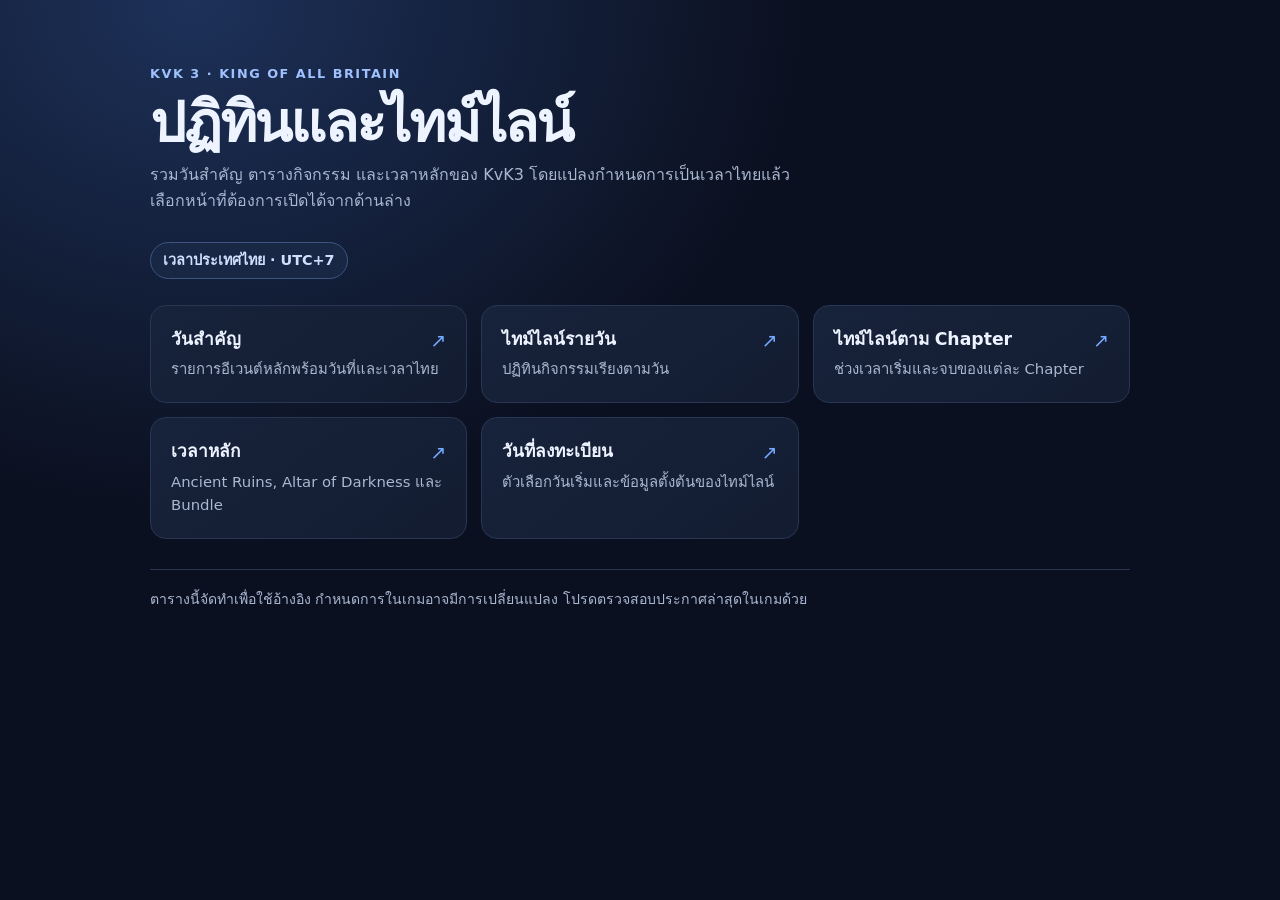
==== index.html @ f3865728 "Publish Thailand time KvK3 static site" ====
<!doctype html>
<html lang="th">
<head>
  <meta charset="utf-8">
  <meta name="viewport" content="width=device-width, initial-scale=1">
  <meta name="description" content="ปฏิทินและไทม์ไลน์ KvK3 King of All Britain แสดงเวลาไทย UTC+7">
  <title>KvK3 — King of All Britain | เวลาไทย</title>
  <style>
    :root { color-scheme: dark; --bg:#0b1020; --panel:#131c31; --line:#283653; --ink:#edf3ff; --muted:#a9b7d1; --accent:#73a9ff; --accent2:#9d8cff; }
    * { box-sizing:border-box }
    body { margin:0; min-height:100vh; font:16px/1.6 system-ui,-apple-system,"Segoe UI",sans-serif; color:var(--ink); background:radial-gradient(ellipse at 15% 0%,#1d3159 0,transparent 40%),var(--bg) }
    main { width:min(980px,calc(100% - 32px)); margin:0 auto; padding:64px 0 48px }
    .eyebrow { color:#9fc1ff; letter-spacing:.12em; text-transform:uppercase; font-size:.8rem; font-weight:700 }
    h1 { margin:.45rem 0 .5rem; font-size:clamp(2rem,6vw,3.5rem); line-height:1.12; letter-spacing:-.04em }
    .lead { color:var(--muted); max-width:660px; margin:0 0 28px }
    .badge { display:inline-flex; align-items:center; gap:8px; border:1px solid #3c5680; border-radius:999px; background:#172744; color:#cfe0ff; padding:6px 12px; font-size:.9rem; font-weight:650 }
    .grid { display:grid; grid-template-columns:repeat(auto-fit,minmax(245px,1fr)); gap:14px; margin-top:26px }
    a.card { display:block; color:inherit; text-decoration:none; padding:20px; border:1px solid var(--line); border-radius:16px; background:linear-gradient(145deg,#17233b,var(--panel)); transition:transform .16s ease,border-color .16s ease,background .16s ease }
    a.card:hover { transform:translateY(-2px); border-color:#6488c8; background:#192743 }
    .card h2 { font-size:1.08rem; margin:0 0 5px }
    .card p { margin:0; color:var(--muted); font-size:.93rem }
    .arrow { color:var(--accent); float:right; font-size:1.2rem }
    footer { border-top:1px solid var(--line); margin-top:30px; padding-top:18px; color:var(--muted); font-size:.88rem }
    @media (prefers-reduced-motion:reduce) { *,*::before,*::after { transition:none!important; scroll-behavior:auto!important } }
  </style>
</head>
<body>
  <main>
    <div class="eyebrow">KvK 3 · King of All Britain</div>
    <h1>ปฏิทินและไทม์ไลน์</h1>
    <p class="lead">รวมวันสำคัญ ตารางกิจกรรม และเวลาหลักของ KvK3 โดยแปลงกำหนดการเป็นเวลาไทยแล้ว เลือกหน้าที่ต้องการเปิดได้จากด้านล่าง</p>
    <span class="badge">เวลาประเทศไทย · UTC+7</span>
    <section class="grid" aria-label="เอกสาร KvK3">
      <a class="card" href="Save%20the%20Dates.html"><span class="arrow">↗</span><h2>วันสำคัญ</h2><p>รายการอีเวนต์หลักพร้อมวันที่และเวลาไทย</p></a>
      <a class="card" href="Timeline.html"><span class="arrow">↗</span><h2>ไทม์ไลน์รายวัน</h2><p>ปฏิทินกิจกรรมเรียงตามวัน</p></a>
      <a class="card" href="Chapter%20Timeline.html"><span class="arrow">↗</span><h2>ไทม์ไลน์ตาม Chapter</h2><p>ช่วงเวลาเริ่มและจบของแต่ละ Chapter</p></a>
      <a class="card" href="Key%20Times.html"><span class="arrow">↗</span><h2>เวลาหลัก</h2><p>Ancient Ruins, Altar of Darkness และ Bundle</p></a>
      <a class="card" href="Registration%20Dates.html"><span class="arrow">↗</span><h2>วันที่ลงทะเบียน</h2><p>ตัวเลือกวันเริ่มและข้อมูลตั้งต้นของไทม์ไลน์</p></a>
    </section>
    <footer>ตารางนี้จัดทำเพื่อใช้อ้างอิง กำหนดการในเกมอาจมีการเปลี่ยนแปลง โปรดตรวจสอบประกาศล่าสุดในเกมด้วย</footer>
  </main>
</body>
</html>
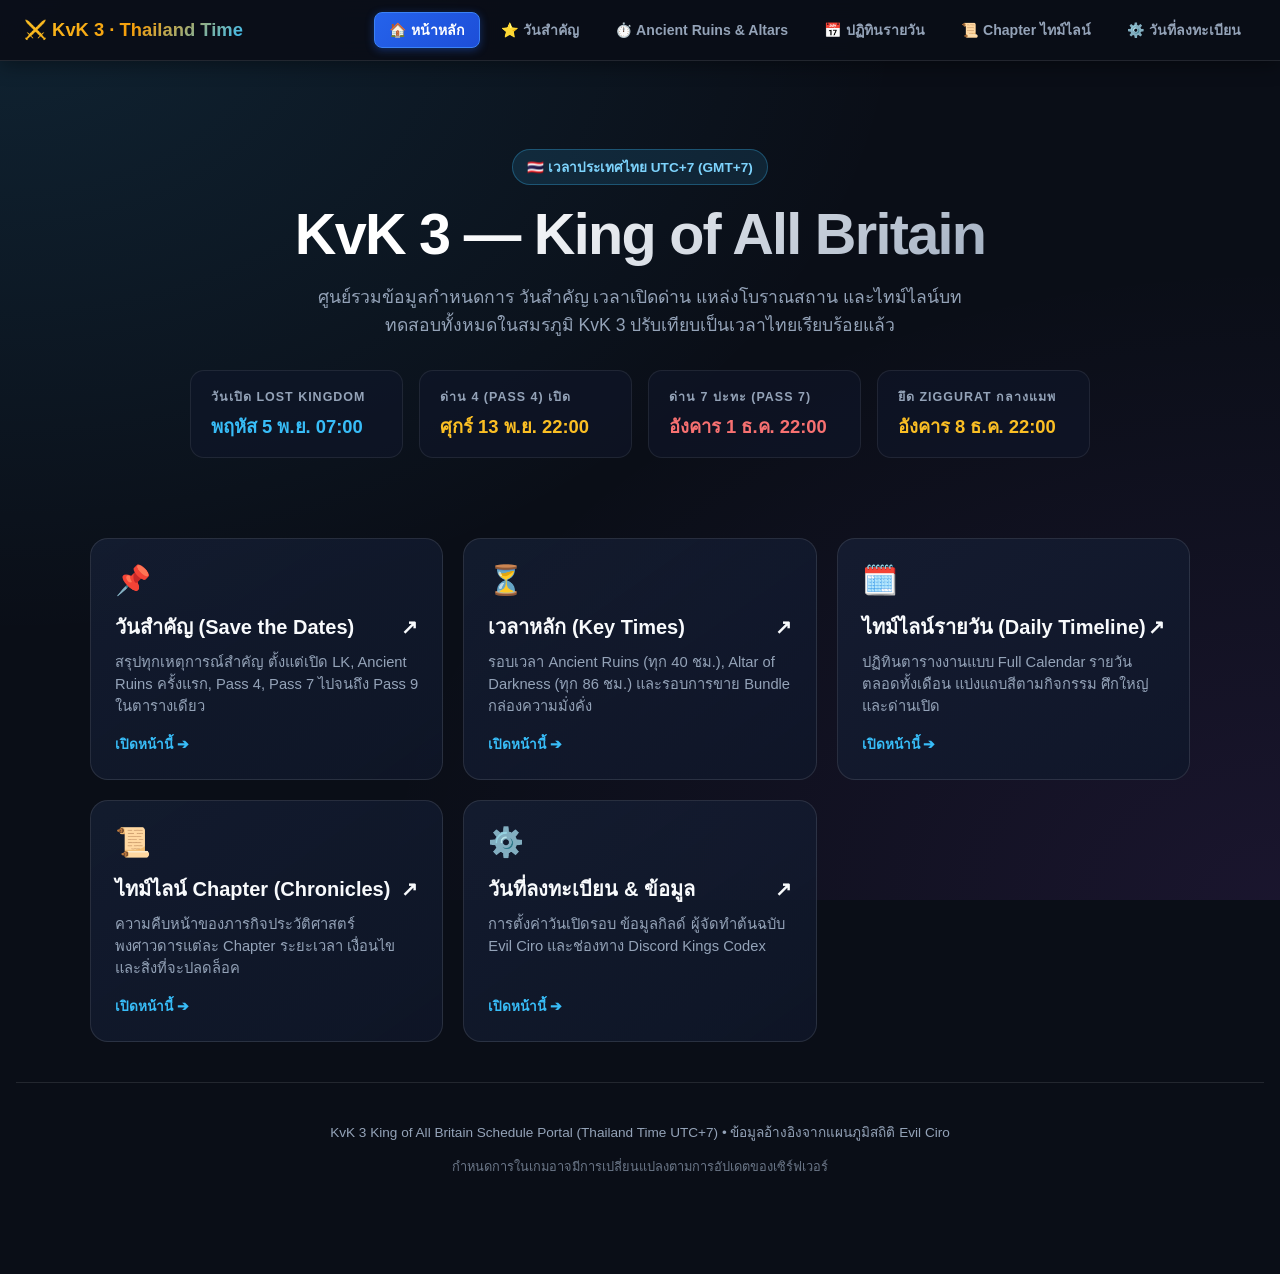
==== commit 156c2327: "Enhance site design with modern UI, navigation bar, and responsive theme" ====
--- a/index.html
+++ b/index.html
@@ -3,41 +3,249 @@
 <head>
   <meta charset="utf-8">
   <meta name="viewport" content="width=device-width, initial-scale=1">
-  <meta name="description" content="ปฏิทินและไทม์ไลน์ KvK3 King of All Britain แสดงเวลาไทย UTC+7">
-  <title>KvK3 — King of All Britain | เวลาไทย</title>
+  <meta name="description" content="ปฏิทิน ตารางกิจกรรม และไทม์ไลน์ KvK 3 King of All Britain เวลาไทย UTC+7">
+  <title>KvK 3 — King of All Britain | ปฏิทินและเวลาไทย UTC+7</title>
+  <link rel="stylesheet" href="resources/site-theme.css">
   <style>
-    :root { color-scheme: dark; --bg:#0b1020; --panel:#131c31; --line:#283653; --ink:#edf3ff; --muted:#a9b7d1; --accent:#73a9ff; --accent2:#9d8cff; }
-    * { box-sizing:border-box }
-    body { margin:0; min-height:100vh; font:16px/1.6 system-ui,-apple-system,"Segoe UI",sans-serif; color:var(--ink); background:radial-gradient(ellipse at 15% 0%,#1d3159 0,transparent 40%),var(--bg) }
-    main { width:min(980px,calc(100% - 32px)); margin:0 auto; padding:64px 0 48px }
-    .eyebrow { color:#9fc1ff; letter-spacing:.12em; text-transform:uppercase; font-size:.8rem; font-weight:700 }
-    h1 { margin:.45rem 0 .5rem; font-size:clamp(2rem,6vw,3.5rem); line-height:1.12; letter-spacing:-.04em }
-    .lead { color:var(--muted); max-width:660px; margin:0 0 28px }
-    .badge { display:inline-flex; align-items:center; gap:8px; border:1px solid #3c5680; border-radius:999px; background:#172744; color:#cfe0ff; padding:6px 12px; font-size:.9rem; font-weight:650 }
-    .grid { display:grid; grid-template-columns:repeat(auto-fit,minmax(245px,1fr)); gap:14px; margin-top:26px }
-    a.card { display:block; color:inherit; text-decoration:none; padding:20px; border:1px solid var(--line); border-radius:16px; background:linear-gradient(145deg,#17233b,var(--panel)); transition:transform .16s ease,border-color .16s ease,background .16s ease }
-    a.card:hover { transform:translateY(-2px); border-color:#6488c8; background:#192743 }
-    .card h2 { font-size:1.08rem; margin:0 0 5px }
-    .card p { margin:0; color:var(--muted); font-size:.93rem }
-    .arrow { color:var(--accent); float:right; font-size:1.2rem }
-    footer { border-top:1px solid var(--line); margin-top:30px; padding-top:18px; color:var(--muted); font-size:.88rem }
-    @media (prefers-reduced-motion:reduce) { *,*::before,*::after { transition:none!important; scroll-behavior:auto!important } }
+    .hero {
+      text-align: center;
+      padding: 60px 16px 40px;
+      max-width: 900px;
+      margin: 0 auto;
+    }
+    .hero-badge {
+      display: inline-flex;
+      align-items: center;
+      gap: 8px;
+      background: rgba(56, 189, 248, 0.12);
+      border: 1px solid rgba(56, 189, 248, 0.3);
+      color: #7dd3fc;
+      padding: 6px 14px;
+      border-radius: 9999px;
+      font-size: 0.85rem;
+      font-weight: 600;
+      margin-bottom: 16px;
+    }
+    .hero h1 {
+      font-size: clamp(2.2rem, 5vw, 3.6rem);
+      font-weight: 900;
+      line-height: 1.15;
+      margin: 0 0 16px;
+      background: linear-gradient(135deg, #ffffff 30%, #94a3b8 100%);
+      -webkit-background-clip: text;
+      -webkit-text-fill-color: transparent;
+      letter-spacing: -0.03em;
+    }
+    .hero p {
+      font-size: 1.1rem;
+      color: var(--text-muted);
+      line-height: 1.6;
+      margin: 0 auto 30px;
+      max-width: 680px;
+    }
+    .quick-status-grid {
+      display: grid;
+      grid-template-columns: repeat(auto-fit, minmax(200px, 1fr));
+      gap: 16px;
+      margin: 20px auto 40px;
+      max-width: 1100px;
+    }
+    .status-box {
+      background: rgba(15, 23, 42, 0.6);
+      border: 1px solid rgba(255, 255, 255, 0.08);
+      border-radius: 14px;
+      padding: 16px 20px;
+      text-align: left;
+    }
+    .status-box-title {
+      font-size: 0.78rem;
+      text-transform: uppercase;
+      letter-spacing: 0.08em;
+      color: #94a3b8;
+      font-weight: 700;
+      margin-bottom: 6px;
+    }
+    .status-box-val {
+      font-size: 1.15rem;
+      font-weight: 700;
+      color: #f8fafc;
+    }
+    .highlight-red { color: #f87171; }
+    .highlight-gold { color: #fbbf24; }
+    .highlight-blue { color: #38bdf8; }
+    
+    .nav-cards {
+      display: grid;
+      grid-template-columns: repeat(auto-fit, minmax(280px, 1fr));
+      gap: 20px;
+      max-width: 1100px;
+      margin: 0 auto;
+    }
+    .nav-card {
+      position: relative;
+      background: linear-gradient(145deg, rgba(23, 33, 56, 0.7), rgba(15, 23, 42, 0.8));
+      border: 1px solid rgba(255, 255, 255, 0.1);
+      border-radius: 18px;
+      padding: 24px;
+      text-decoration: none;
+      color: inherit;
+      display: flex;
+      flex-direction: column;
+      justify-content: space-between;
+      transition: all 0.25s ease;
+      overflow: hidden;
+    }
+    .nav-card:hover {
+      transform: translateY(-4px);
+      border-color: rgba(56, 189, 248, 0.4);
+      box-shadow: 0 12px 30px rgba(0, 0, 0, 0.4), 0 0 20px rgba(56, 189, 248, 0.15);
+    }
+    .nav-card::before {
+      content: "";
+      position: absolute;
+      top: 0; left: 0; right: 0;
+      height: 3px;
+      background: linear-gradient(90deg, #38bdf8, #818cf8);
+      opacity: 0;
+      transition: opacity 0.2s ease;
+    }
+    .nav-card:hover::before {
+      opacity: 1;
+    }
+    .nav-card-icon {
+      font-size: 1.8rem;
+      margin-bottom: 14px;
+    }
+    .nav-card-title {
+      font-size: 1.25rem;
+      font-weight: 700;
+      margin: 0 0 8px;
+      color: #f8fafc;
+      display: flex;
+      align-items: center;
+      justify-content: space-between;
+    }
+    .nav-card-desc {
+      color: var(--text-muted);
+      font-size: 0.92rem;
+      line-height: 1.5;
+      margin: 0 0 16px;
+    }
+    .nav-card-action {
+      display: inline-flex;
+      align-items: center;
+      gap: 6px;
+      font-size: 0.85rem;
+      font-weight: 700;
+      color: #38bdf8;
+    }
   </style>
 </head>
 <body>
-  <main>
-    <div class="eyebrow">KvK 3 · King of All Britain</div>
-    <h1>ปฏิทินและไทม์ไลน์</h1>
-    <p class="lead">รวมวันสำคัญ ตารางกิจกรรม และเวลาหลักของ KvK3 โดยแปลงกำหนดการเป็นเวลาไทยแล้ว เลือกหน้าที่ต้องการเปิดได้จากด้านล่าง</p>
-    <span class="badge">เวลาประเทศไทย · UTC+7</span>
-    <section class="grid" aria-label="เอกสาร KvK3">
-      <a class="card" href="Save%20the%20Dates.html"><span class="arrow">↗</span><h2>วันสำคัญ</h2><p>รายการอีเวนต์หลักพร้อมวันที่และเวลาไทย</p></a>
-      <a class="card" href="Timeline.html"><span class="arrow">↗</span><h2>ไทม์ไลน์รายวัน</h2><p>ปฏิทินกิจกรรมเรียงตามวัน</p></a>
-      <a class="card" href="Chapter%20Timeline.html"><span class="arrow">↗</span><h2>ไทม์ไลน์ตาม Chapter</h2><p>ช่วงเวลาเริ่มและจบของแต่ละ Chapter</p></a>
-      <a class="card" href="Key%20Times.html"><span class="arrow">↗</span><h2>เวลาหลัก</h2><p>Ancient Ruins, Altar of Darkness และ Bundle</p></a>
-      <a class="card" href="Registration%20Dates.html"><span class="arrow">↗</span><h2>วันที่ลงทะเบียน</h2><p>ตัวเลือกวันเริ่มและข้อมูลตั้งต้นของไทม์ไลน์</p></a>
-    </section>
-    <footer>ตารางนี้จัดทำเพื่อใช้อ้างอิง กำหนดการในเกมอาจมีการเปลี่ยนแปลง โปรดตรวจสอบประกาศล่าสุดในเกมด้วย</footer>
-  </main>
+
+  <!-- Top Sticky Navigation Bar -->
+  <nav class="site-nav">
+    <a href="index.html" class="site-nav-brand">
+      ⚔️ KvK 3 · Thailand Time
+    </a>
+    <div class="site-nav-links">
+      <a href="index.html" class="site-nav-link active">🏠 หน้าหลัก</a>
+      <a href="Save%20the%20Dates.html" class="site-nav-link">⭐ วันสำคัญ</a>
+      <a href="Key%20Times.html" class="site-nav-link">⏱️ Ancient Ruins & Altars</a>
+      <a href="Timeline.html" class="site-nav-link">📅 ปฏิทินรายวัน</a>
+      <a href="Chapter%20Timeline.html" class="site-nav-link">📜 Chapter ไทม์ไลน์</a>
+      <a href="Registration%20Dates.html" class="site-nav-link">⚙️ วันที่ลงทะเบียน</a>
+    </div>
+  </nav>
+
+  <div class="page-container">
+    <!-- Hero Section -->
+    <header class="hero">
+      <div class="hero-badge">
+        <span>🇹🇭 เวลาประเทศไทย UTC+7 (GMT+7)</span>
+      </div>
+      <h1>KvK 3 — King of All Britain</h1>
+      <p>
+        ศูนย์รวมข้อมูลกำหนดการ วันสำคัญ เวลาเปิดด่าน แหล่งโบราณสถาน และไทม์ไลน์บททดสอบทั้งหมดในสมรภูมิ KvK 3 ปรับเทียบเป็นเวลาไทยเรียบร้อยแล้ว
+      </p>
+
+      <!-- Quick Summary Status Cards -->
+      <div class="quick-status-grid">
+        <div class="status-box">
+          <div class="status-box-title">วันเปิด Lost Kingdom</div>
+          <div class="status-box-val highlight-blue">พฤหัส 5 พ.ย. 07:00</div>
+        </div>
+        <div class="status-box">
+          <div class="status-box-title">ด่าน 4 (Pass 4) เปิด</div>
+          <div class="status-box-val highlight-gold">ศุกร์ 13 พ.ย. 22:00</div>
+        </div>
+        <div class="status-box">
+          <div class="status-box-title">ด่าน 7 ปะทะ (Pass 7)</div>
+          <div class="status-box-val highlight-red">อังคาร 1 ธ.ค. 22:00</div>
+        </div>
+        <div class="status-box">
+          <div class="status-box-title">ยึด Ziggurat กลางแมพ</div>
+          <div class="status-box-val highlight-gold">อังคาร 8 ธ.ค. 22:00</div>
+        </div>
+      </div>
+    </header>
+
+    <!-- Navigation Hub Grid -->
+    <main>
+      <div class="nav-cards">
+        <a href="Save%20the%20Dates.html" class="nav-card">
+          <div>
+            <div class="nav-card-icon">📌</div>
+            <h2 class="nav-card-title">วันสำคัญ (Save the Dates) <span>↗</span></h2>
+            <p class="nav-card-desc">สรุปทุกเหตุการณ์สำคัญ ตั้งแต่เปิด LK, Ancient Ruins ครั้งแรก, Pass 4, Pass 7 ไปจนถึง Pass 9 ในตารางเดียว</p>
+          </div>
+          <div class="nav-card-action">เปิดหน้านี้ ➔</div>
+        </a>
+
+        <a href="Key%20Times.html" class="nav-card">
+          <div>
+            <div class="nav-card-icon">⏳</div>
+            <h2 class="nav-card-title">เวลาหลัก (Key Times) <span>↗</span></h2>
+            <p class="nav-card-desc">รอบเวลา Ancient Ruins (ทุก 40 ชม.), Altar of Darkness (ทุก 86 ชม.) และรอบการขาย Bundle กล่องความมั่งคั่ง</p>
+          </div>
+          <div class="nav-card-action">เปิดหน้านี้ ➔</div>
+        </a>
+
+        <a href="Timeline.html" class="nav-card">
+          <div>
+            <div class="nav-card-icon">🗓️</div>
+            <h2 class="nav-card-title">ไทม์ไลน์รายวัน (Daily Timeline) <span>↗</span></h2>
+            <p class="nav-card-desc">ปฏิทินตารางงานแบบ Full Calendar รายวันตลอดทั้งเดือน แบ่งแถบสีตามกิจกรรม ศึกใหญ่ และด่านเปิด</p>
+          </div>
+          <div class="nav-card-action">เปิดหน้านี้ ➔</div>
+        </a>
+
+        <a href="Chapter%20Timeline.html" class="nav-card">
+          <div>
+            <div class="nav-card-icon">📜</div>
+            <h2 class="nav-card-title">ไทม์ไลน์ Chapter (Chronicles) <span>↗</span></h2>
+            <p class="nav-card-desc">ความคืบหน้าของภารกิจประวัติศาสตร์ พงศาวดารแต่ละ Chapter ระยะเวลา เงื่อนไข และสิ่งที่จะปลดล็อค</p>
+          </div>
+          <div class="nav-card-action">เปิดหน้านี้ ➔</div>
+        </a>
+
+        <a href="Registration%20Dates.html" class="nav-card">
+          <div>
+            <div class="nav-card-icon">⚙️</div>
+            <h2 class="nav-card-title">วันที่ลงทะเบียน & ข้อมูล <span>↗</span></h2>
+            <p class="nav-card-desc">การตั้งค่าวันเปิดรอบ ข้อมูลกิลด์ ผู้จัดทำต้นฉบับ Evil Ciro และช่องทาง Discord Kings Codex</p>
+          </div>
+          <div class="nav-card-action">เปิดหน้านี้ ➔</div>
+        </a>
+      </div>
+    </main>
+
+    <!-- Footer -->
+    <footer class="site-footer">
+      <p>KvK 3 King of All Britain Schedule Portal (Thailand Time UTC+7) • ข้อมูลอ้างอิงจากแผนภูมิสถิติ Evil Ciro</p>
+      <p style="opacity: 0.7; font-size: 0.8rem;">กำหนดการในเกมอาจมีการเปลี่ยนแปลงตามการอัปเดตของเซิร์ฟเวอร์</p>
+    </footer>
+  </div>
+
 </body>
 </html>
--- a/resources/site-theme.css
+++ b/resources/site-theme.css
@@ -0,0 +1,167 @@
+/* Universal Modern Site Styles for KvK 3 Hub */
+:root {
+  --bg-main: #0a0e17;
+  --bg-card: rgba(18, 26, 43, 0.85);
+  --bg-header: rgba(10, 14, 23, 0.92);
+  --border-color: rgba(255, 255, 255, 0.1);
+  --text-main: #f1f5f9;
+  --text-muted: #94a3b8;
+  --accent-gold: #f59e0b;
+  --accent-blue: #38bdf8;
+  --accent-purple: #a855f7;
+  --accent-green: #10b981;
+  --accent-red: #ef4444;
+}
+
+/* Reset row headers & column headers from raw google sheet export */
+th.row-header,
+th[id*="C"],
+th.freezebar-cell,
+col.row-header,
+col.frozen-column-cell,
+thead {
+  display: none !important;
+}
+
+/* Base Body Setup */
+body {
+  margin: 0;
+  padding: 0;
+  font-family: -apple-system, BlinkMacSystemFont, "Segoe UI", Roboto, "Helvetica Neue", Arial, sans-serif;
+  background-color: var(--bg-main) !important;
+  color: var(--text-main);
+  background-image: 
+    radial-gradient(at 0% 0%, rgba(56, 189, 248, 0.12) 0px, transparent 50%),
+    radial-gradient(at 100% 100%, rgba(168, 85, 247, 0.1) 0px, transparent 50%);
+  background-attachment: fixed;
+  min-height: 100vh;
+}
+
+/* Modern Top Navigation Bar */
+.site-nav {
+  position: sticky;
+  top: 0;
+  z-index: 9999;
+  background: var(--bg-header);
+  backdrop-filter: blur(12px);
+  -webkit-backdrop-filter: blur(12px);
+  border-bottom: 1px solid var(--border-color);
+  padding: 12px 24px;
+  display: flex;
+  align-items: center;
+  justify-content: space-between;
+  gap: 16px;
+  box-shadow: 0 4px 20px rgba(0, 0, 0, 0.4);
+}
+
+.site-nav-brand {
+  font-weight: 800;
+  font-size: 1.15rem;
+  background: linear-gradient(135deg, #fbbf24 0%, #f59e0b 50%, #38bdf8 100%);
+  -webkit-background-clip: text;
+  -webkit-text-fill-color: transparent;
+  text-decoration: none;
+  display: flex;
+  align-items: center;
+  gap: 8px;
+  white-space: nowrap;
+}
+
+.site-nav-links {
+  display: flex;
+  flex-wrap: wrap;
+  gap: 6px;
+  align-items: center;
+}
+
+.site-nav-link {
+  color: var(--text-muted);
+  text-decoration: none;
+  font-size: 0.88rem;
+  font-weight: 600;
+  padding: 6px 14px;
+  border-radius: 8px;
+  transition: all 0.2s ease;
+  border: 1px solid transparent;
+  white-space: nowrap;
+}
+
+.site-nav-link:hover {
+  color: #fff;
+  background: rgba(255, 255, 255, 0.08);
+  border-color: rgba(255, 255, 255, 0.15);
+}
+
+.site-nav-link.active {
+  color: #fff;
+  background: linear-gradient(135deg, #2563eb, #1d4ed8);
+  border-color: #3b82f6;
+  box-shadow: 0 2px 8px rgba(37, 99, 235, 0.4);
+}
+
+/* Page Container wrapper for sheet pages */
+.page-container {
+  max-width: 1400px;
+  margin: 28px auto 60px;
+  padding: 0 16px;
+}
+
+.sheet-card {
+  background: var(--bg-card);
+  border: 1px solid var(--border-color);
+  border-radius: 16px;
+  box-shadow: 0 10px 30px rgba(0, 0, 0, 0.35);
+  overflow-x: auto;
+  padding: 24px;
+  margin-top: 16px;
+}
+
+/* Responsive Table Enhancements */
+.ritz.grid-container {
+  background: transparent !important;
+  width: 100% !important;
+  overflow: visible !important;
+}
+
+table.waffle {
+  margin: 0 auto;
+  border-collapse: collapse !important;
+  border-radius: 10px;
+  overflow: hidden;
+  box-shadow: 0 4px 15px rgba(0, 0, 0, 0.15);
+}
+
+table.waffle td {
+  font-family: inherit !important;
+  border-color: rgba(0, 0, 0, 0.12) !important;
+}
+
+/* Footer note */
+.site-footer {
+  text-align: center;
+  padding: 24px;
+  color: var(--text-muted);
+  font-size: 0.85rem;
+  border-top: 1px solid var(--border-color);
+  margin-top: 40px;
+}
+
+@media (max-width: 768px) {
+  .site-nav {
+    flex-direction: column;
+    align-items: stretch;
+    padding: 10px 14px;
+  }
+  .site-nav-links {
+    overflow-x: auto;
+    padding-bottom: 4px;
+    justify-content: flex-start;
+  }
+  .site-nav-link {
+    font-size: 0.8rem;
+    padding: 5px 10px;
+  }
+  .sheet-card {
+    padding: 10px;
+  }
+}
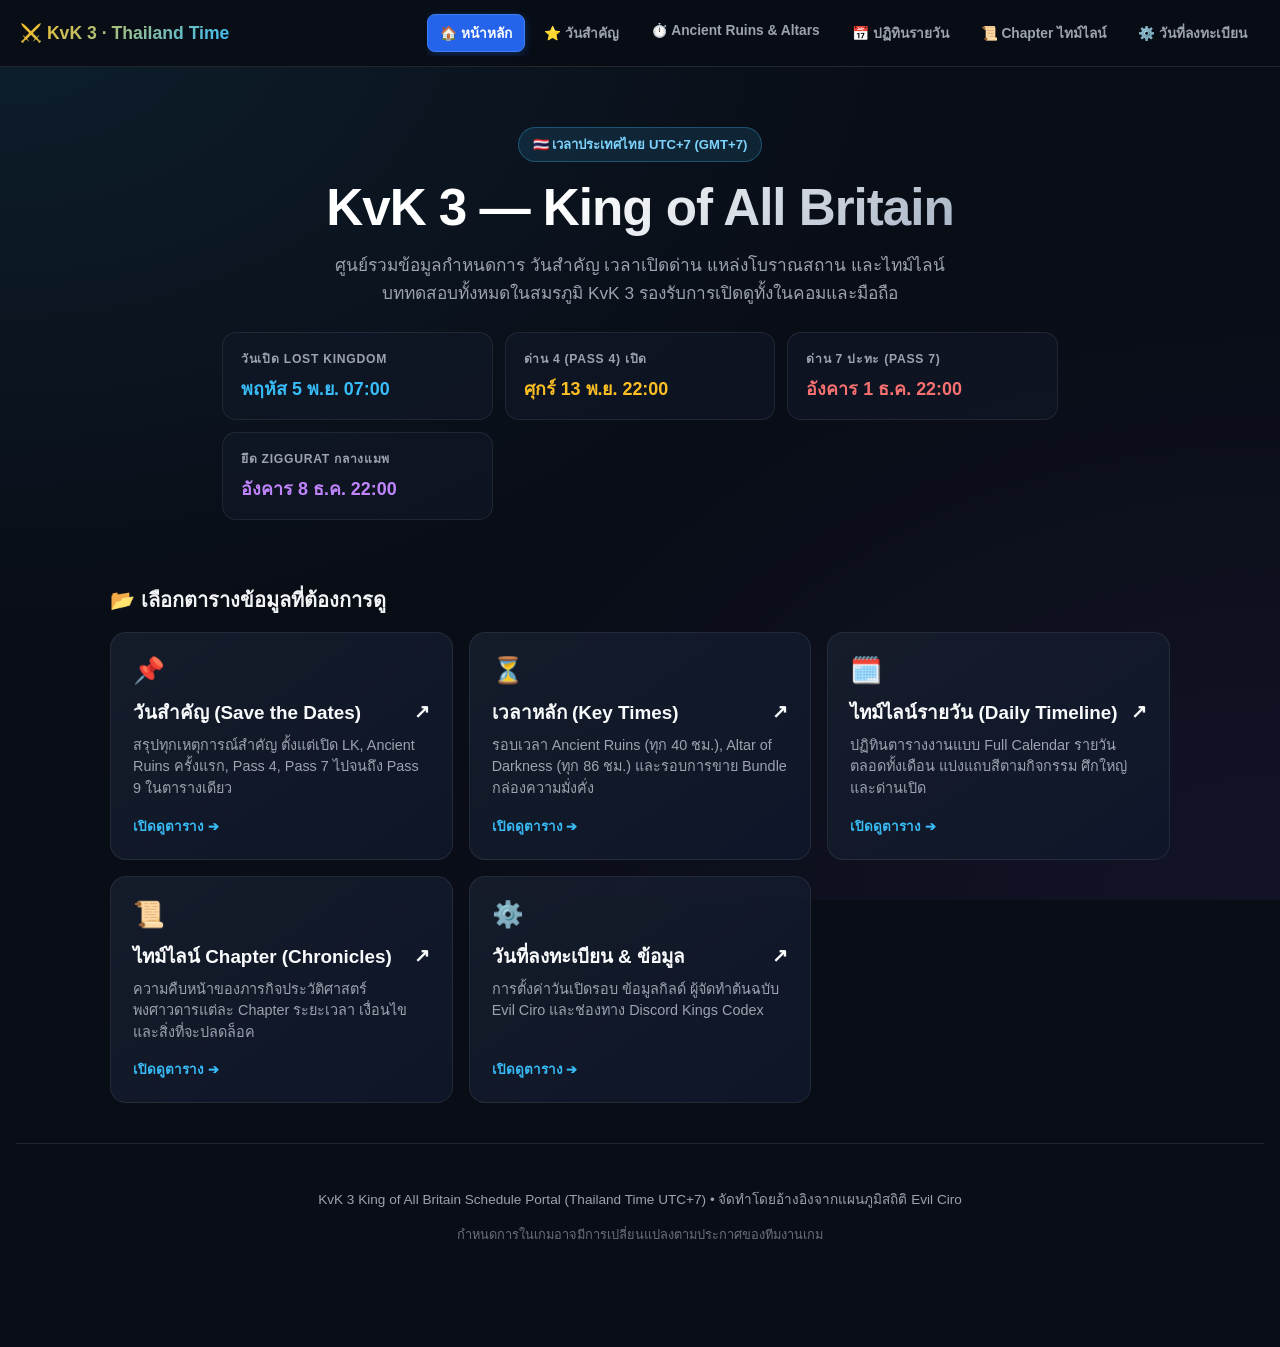
==== commit 963d7d6e: "Optimize layout for full responsive mobile and desktop support" ====
--- a/index.html
+++ b/index.html
@@ -2,132 +2,137 @@
 <html lang="th">
 <head>
   <meta charset="utf-8">
-  <meta name="viewport" content="width=device-width, initial-scale=1">
+  <meta name="viewport" content="width=device-width, initial-scale=1.0, maximum-scale=5.0">
   <meta name="description" content="ปฏิทิน ตารางกิจกรรม และไทม์ไลน์ KvK 3 King of All Britain เวลาไทย UTC+7">
   <title>KvK 3 — King of All Britain | ปฏิทินและเวลาไทย UTC+7</title>
   <link rel="stylesheet" href="resources/site-theme.css">
   <style>
+    /* Hero Section */
     .hero {
       text-align: center;
-      padding: 60px 16px 40px;
-      max-width: 900px;
+      padding: 40px 12px 28px;
+      max-width: 860px;
       margin: 0 auto;
     }
     .hero-badge {
       display: inline-flex;
       align-items: center;
-      gap: 8px;
+      gap: 6px;
       background: rgba(56, 189, 248, 0.12);
       border: 1px solid rgba(56, 189, 248, 0.3);
       color: #7dd3fc;
       padding: 6px 14px;
       border-radius: 9999px;
-      font-size: 0.85rem;
+      font-size: 0.82rem;
       font-weight: 600;
       margin-bottom: 16px;
     }
     .hero h1 {
-      font-size: clamp(2.2rem, 5vw, 3.6rem);
+      font-size: clamp(1.8rem, 4.5vw, 3.2rem);
       font-weight: 900;
-      line-height: 1.15;
-      margin: 0 0 16px;
-      background: linear-gradient(135deg, #ffffff 30%, #94a3b8 100%);
+      line-height: 1.18;
+      margin: 0 0 14px;
+      background: linear-gradient(135deg, #ffffff 40%, #94a3b8 100%);
       -webkit-background-clip: text;
       -webkit-text-fill-color: transparent;
-      letter-spacing: -0.03em;
+      letter-spacing: -0.02em;
     }
     .hero p {
-      font-size: 1.1rem;
+      font-size: clamp(0.95rem, 2vw, 1.08rem);
       color: var(--text-muted);
       line-height: 1.6;
-      margin: 0 auto 30px;
-      max-width: 680px;
-    }
+      margin: 0 auto 24px;
+      max-width: 620px;
+    }
+
+    /* Key Timelines Quick Bar */
     .quick-status-grid {
       display: grid;
-      grid-template-columns: repeat(auto-fit, minmax(200px, 1fr));
-      gap: 16px;
-      margin: 20px auto 40px;
-      max-width: 1100px;
+      grid-template-columns: repeat(auto-fit, minmax(210px, 1fr));
+      gap: 12px;
+      margin: 20px auto 36px;
+      max-width: 1060px;
     }
     .status-box {
-      background: rgba(15, 23, 42, 0.6);
+      background: rgba(17, 24, 39, 0.7);
       border: 1px solid rgba(255, 255, 255, 0.08);
       border-radius: 14px;
-      padding: 16px 20px;
+      padding: 16px 18px;
       text-align: left;
+      transition: border-color 0.2s ease;
+    }
+    .status-box:hover {
+      border-color: rgba(56, 189, 248, 0.3);
     }
     .status-box-title {
-      font-size: 0.78rem;
+      font-size: 0.76rem;
       text-transform: uppercase;
-      letter-spacing: 0.08em;
-      color: #94a3b8;
+      letter-spacing: 0.06em;
+      color: #9ca3af;
       font-weight: 700;
       margin-bottom: 6px;
     }
     .status-box-val {
-      font-size: 1.15rem;
-      font-weight: 700;
-      color: #f8fafc;
-    }
-    .highlight-red { color: #f87171; }
+      font-size: 1.12rem;
+      font-weight: 700;
+      color: #f9fafb;
+    }
+    .highlight-blue { color: #38bdf8; }
     .highlight-gold { color: #fbbf24; }
-    .highlight-blue { color: #38bdf8; }
-    
+    .highlight-red  { color: #f87171; }
+    .highlight-purple { color: #c084fc; }
+
+    /* Navigation Grid Cards */
+    .section-title {
+      font-size: 1.25rem;
+      font-weight: 800;
+      margin: 0 0 16px;
+      color: #f3f4f6;
+      display: flex;
+      align-items: center;
+      gap: 8px;
+    }
     .nav-cards {
       display: grid;
       grid-template-columns: repeat(auto-fit, minmax(280px, 1fr));
-      gap: 20px;
-      max-width: 1100px;
+      gap: 16px;
+      max-width: 1060px;
       margin: 0 auto;
     }
     .nav-card {
       position: relative;
-      background: linear-gradient(145deg, rgba(23, 33, 56, 0.7), rgba(15, 23, 42, 0.8));
-      border: 1px solid rgba(255, 255, 255, 0.1);
-      border-radius: 18px;
-      padding: 24px;
+      background: linear-gradient(145deg, rgba(24, 32, 47, 0.8), rgba(15, 23, 42, 0.9));
+      border: 1px solid rgba(255, 255, 255, 0.08);
+      border-radius: 16px;
+      padding: 22px;
       text-decoration: none;
       color: inherit;
       display: flex;
       flex-direction: column;
       justify-content: space-between;
-      transition: all 0.25s ease;
-      overflow: hidden;
+      transition: transform 0.2s ease, border-color 0.2s ease, box-shadow 0.2s ease;
     }
     .nav-card:hover {
-      transform: translateY(-4px);
+      transform: translateY(-3px);
       border-color: rgba(56, 189, 248, 0.4);
-      box-shadow: 0 12px 30px rgba(0, 0, 0, 0.4), 0 0 20px rgba(56, 189, 248, 0.15);
-    }
-    .nav-card::before {
-      content: "";
-      position: absolute;
-      top: 0; left: 0; right: 0;
-      height: 3px;
-      background: linear-gradient(90deg, #38bdf8, #818cf8);
-      opacity: 0;
-      transition: opacity 0.2s ease;
-    }
-    .nav-card:hover::before {
-      opacity: 1;
+      box-shadow: 0 10px 24px rgba(0, 0, 0, 0.4), 0 0 16px rgba(56, 189, 248, 0.12);
     }
     .nav-card-icon {
-      font-size: 1.8rem;
-      margin-bottom: 14px;
+      font-size: 1.6rem;
+      margin-bottom: 12px;
     }
     .nav-card-title {
-      font-size: 1.25rem;
+      font-size: 1.18rem;
       font-weight: 700;
       margin: 0 0 8px;
-      color: #f8fafc;
+      color: #f9fafb;
       display: flex;
       align-items: center;
       justify-content: space-between;
     }
     .nav-card-desc {
       color: var(--text-muted);
-      font-size: 0.92rem;
+      font-size: 0.9rem;
       line-height: 1.5;
       margin: 0 0 16px;
     }
@@ -135,15 +140,33 @@
       display: inline-flex;
       align-items: center;
       gap: 6px;
-      font-size: 0.85rem;
+      font-size: 0.84rem;
       font-weight: 700;
       color: #38bdf8;
+    }
+
+    @media (max-width: 600px) {
+      .hero {
+        padding: 24px 8px 16px;
+      }
+      .quick-status-grid {
+        grid-template-columns: 1fr;
+        gap: 10px;
+        margin-bottom: 24px;
+      }
+      .nav-cards {
+        grid-template-columns: 1fr;
+        gap: 12px;
+      }
+      .nav-card {
+        padding: 18px;
+      }
     }
   </style>
 </head>
 <body>
 
-  <!-- Top Sticky Navigation Bar -->
+  <!-- Top Navigation Bar -->
   <nav class="site-nav">
     <a href="index.html" class="site-nav-brand">
       ⚔️ KvK 3 · Thailand Time
@@ -166,10 +189,10 @@
       </div>
       <h1>KvK 3 — King of All Britain</h1>
       <p>
-        ศูนย์รวมข้อมูลกำหนดการ วันสำคัญ เวลาเปิดด่าน แหล่งโบราณสถาน และไทม์ไลน์บททดสอบทั้งหมดในสมรภูมิ KvK 3 ปรับเทียบเป็นเวลาไทยเรียบร้อยแล้ว
+        ศูนย์รวมข้อมูลกำหนดการ วันสำคัญ เวลาเปิดด่าน แหล่งโบราณสถาน และไทม์ไลน์บททดสอบทั้งหมดในสมรภูมิ KvK 3 รองรับการเปิดดูทั้งในคอมและมือถือ
       </p>
 
-      <!-- Quick Summary Status Cards -->
+      <!-- Quick Status Cards -->
       <div class="quick-status-grid">
         <div class="status-box">
           <div class="status-box-title">วันเปิด Lost Kingdom</div>
@@ -185,13 +208,14 @@
         </div>
         <div class="status-box">
           <div class="status-box-title">ยึด Ziggurat กลางแมพ</div>
-          <div class="status-box-val highlight-gold">อังคาร 8 ธ.ค. 22:00</div>
+          <div class="status-box-val highlight-purple">อังคาร 8 ธ.ค. 22:00</div>
         </div>
       </div>
     </header>
 
     <!-- Navigation Hub Grid -->
-    <main>
+    <main style="max-width: 1060px; margin: 0 auto;">
+      <div class="section-title">📂 เลือกตารางข้อมูลที่ต้องการดู</div>
       <div class="nav-cards">
         <a href="Save%20the%20Dates.html" class="nav-card">
           <div>
@@ -199,7 +223,7 @@
             <h2 class="nav-card-title">วันสำคัญ (Save the Dates) <span>↗</span></h2>
             <p class="nav-card-desc">สรุปทุกเหตุการณ์สำคัญ ตั้งแต่เปิด LK, Ancient Ruins ครั้งแรก, Pass 4, Pass 7 ไปจนถึง Pass 9 ในตารางเดียว</p>
           </div>
-          <div class="nav-card-action">เปิดหน้านี้ ➔</div>
+          <div class="nav-card-action">เปิดดูตาราง ➔</div>
         </a>
 
         <a href="Key%20Times.html" class="nav-card">
@@ -208,7 +232,7 @@
             <h2 class="nav-card-title">เวลาหลัก (Key Times) <span>↗</span></h2>
             <p class="nav-card-desc">รอบเวลา Ancient Ruins (ทุก 40 ชม.), Altar of Darkness (ทุก 86 ชม.) และรอบการขาย Bundle กล่องความมั่งคั่ง</p>
           </div>
-          <div class="nav-card-action">เปิดหน้านี้ ➔</div>
+          <div class="nav-card-action">เปิดดูตาราง ➔</div>
         </a>
 
         <a href="Timeline.html" class="nav-card">
@@ -217,7 +241,7 @@
             <h2 class="nav-card-title">ไทม์ไลน์รายวัน (Daily Timeline) <span>↗</span></h2>
             <p class="nav-card-desc">ปฏิทินตารางงานแบบ Full Calendar รายวันตลอดทั้งเดือน แบ่งแถบสีตามกิจกรรม ศึกใหญ่ และด่านเปิด</p>
           </div>
-          <div class="nav-card-action">เปิดหน้านี้ ➔</div>
+          <div class="nav-card-action">เปิดดูตาราง ➔</div>
         </a>
 
         <a href="Chapter%20Timeline.html" class="nav-card">
@@ -226,7 +250,7 @@
             <h2 class="nav-card-title">ไทม์ไลน์ Chapter (Chronicles) <span>↗</span></h2>
             <p class="nav-card-desc">ความคืบหน้าของภารกิจประวัติศาสตร์ พงศาวดารแต่ละ Chapter ระยะเวลา เงื่อนไข และสิ่งที่จะปลดล็อค</p>
           </div>
-          <div class="nav-card-action">เปิดหน้านี้ ➔</div>
+          <div class="nav-card-action">เปิดดูตาราง ➔</div>
         </a>
 
         <a href="Registration%20Dates.html" class="nav-card">
@@ -235,15 +259,15 @@
             <h2 class="nav-card-title">วันที่ลงทะเบียน & ข้อมูล <span>↗</span></h2>
             <p class="nav-card-desc">การตั้งค่าวันเปิดรอบ ข้อมูลกิลด์ ผู้จัดทำต้นฉบับ Evil Ciro และช่องทาง Discord Kings Codex</p>
           </div>
-          <div class="nav-card-action">เปิดหน้านี้ ➔</div>
+          <div class="nav-card-action">เปิดดูตาราง ➔</div>
         </a>
       </div>
     </main>
 
     <!-- Footer -->
     <footer class="site-footer">
-      <p>KvK 3 King of All Britain Schedule Portal (Thailand Time UTC+7) • ข้อมูลอ้างอิงจากแผนภูมิสถิติ Evil Ciro</p>
-      <p style="opacity: 0.7; font-size: 0.8rem;">กำหนดการในเกมอาจมีการเปลี่ยนแปลงตามการอัปเดตของเซิร์ฟเวอร์</p>
+      <p>KvK 3 King of All Britain Schedule Portal (Thailand Time UTC+7) • จัดทำโดยอ้างอิงจากแผนภูมิสถิติ Evil Ciro</p>
+      <p style="opacity: 0.65; font-size: 0.8rem; margin-top: 4px;">กำหนดการในเกมอาจมีการเปลี่ยนแปลงตามประกาศของทีมงานเกม</p>
     </footer>
   </div>
 
--- a/resources/site-theme.css
+++ b/resources/site-theme.css
@@ -1,167 +1,214 @@
-/* Universal Modern Site Styles for KvK 3 Hub */
+/* Universal Responsive & Modern Theme for KvK 3 Site */
 :root {
-  --bg-main: #0a0e17;
-  --bg-card: rgba(18, 26, 43, 0.85);
-  --bg-header: rgba(10, 14, 23, 0.92);
+  --bg-dark: #090d16;
+  --bg-card: #111827;
+  --bg-nav: rgba(9, 13, 22, 0.94);
   --border-color: rgba(255, 255, 255, 0.1);
-  --text-main: #f1f5f9;
-  --text-muted: #94a3b8;
+  --text-main: #f3f4f6;
+  --text-muted: #9ca3af;
+  --accent-blue: #38bdf8;
   --accent-gold: #f59e0b;
-  --accent-blue: #38bdf8;
-  --accent-purple: #a855f7;
-  --accent-green: #10b981;
-  --accent-red: #ef4444;
-}
-
-/* Reset row headers & column headers from raw google sheet export */
-th.row-header,
-th[id*="C"],
-th.freezebar-cell,
-col.row-header,
-col.frozen-column-cell,
-thead {
-  display: none !important;
-}
-
-/* Base Body Setup */
-body {
+}
+
+* {
+  box-sizing: border-box;
+}
+
+html, body {
   margin: 0;
   padding: 0;
   font-family: -apple-system, BlinkMacSystemFont, "Segoe UI", Roboto, "Helvetica Neue", Arial, sans-serif;
-  background-color: var(--bg-main) !important;
+  background-color: var(--bg-dark) !important;
   color: var(--text-main);
+  min-height: 100vh;
+  -webkit-font-smoothing: antialiased;
+}
+
+/* Background aesthetic gradient */
+body {
   background-image: 
-    radial-gradient(at 0% 0%, rgba(56, 189, 248, 0.12) 0px, transparent 50%),
-    radial-gradient(at 100% 100%, rgba(168, 85, 247, 0.1) 0px, transparent 50%);
+    radial-gradient(at 0% 0%, rgba(56, 189, 248, 0.1) 0px, transparent 50%),
+    radial-gradient(at 100% 100%, rgba(139, 92, 246, 0.08) 0px, transparent 50%);
   background-attachment: fixed;
-  min-height: 100vh;
-}
-
-/* Modern Top Navigation Bar */
+}
+
+/* --- Sticky Modern Navigation Bar --- */
 .site-nav {
   position: sticky;
   top: 0;
-  z-index: 9999;
-  background: var(--bg-header);
-  backdrop-filter: blur(12px);
-  -webkit-backdrop-filter: blur(12px);
+  z-index: 10000;
+  background: var(--bg-nav);
+  backdrop-filter: blur(16px);
+  -webkit-backdrop-filter: blur(16px);
   border-bottom: 1px solid var(--border-color);
-  padding: 12px 24px;
+  padding: 10px 20px;
   display: flex;
   align-items: center;
   justify-content: space-between;
-  gap: 16px;
-  box-shadow: 0 4px 20px rgba(0, 0, 0, 0.4);
+  gap: 12px;
 }
 
 .site-nav-brand {
   font-weight: 800;
-  font-size: 1.15rem;
-  background: linear-gradient(135deg, #fbbf24 0%, #f59e0b 50%, #38bdf8 100%);
+  font-size: 1.1rem;
+  background: linear-gradient(135deg, #fbbf24, #38bdf8);
   -webkit-background-clip: text;
   -webkit-text-fill-color: transparent;
   text-decoration: none;
+  white-space: nowrap;
   display: flex;
   align-items: center;
-  gap: 8px;
-  white-space: nowrap;
+  gap: 6px;
 }
 
 .site-nav-links {
   display: flex;
-  flex-wrap: wrap;
   gap: 6px;
-  align-items: center;
+  overflow-x: auto;
+  padding: 4px 0;
+  -webkit-overflow-scrolling: touch;
+  scrollbar-width: none; /* Firefox */
+}
+.site-nav-links::-webkit-scrollbar {
+  display: none; /* Chrome/Safari */
 }
 
 .site-nav-link {
   color: var(--text-muted);
   text-decoration: none;
-  font-size: 0.88rem;
+  font-size: 0.86rem;
   font-weight: 600;
-  padding: 6px 14px;
+  padding: 7px 12px;
   border-radius: 8px;
   transition: all 0.2s ease;
+  white-space: nowrap;
   border: 1px solid transparent;
-  white-space: nowrap;
+  flex-shrink: 0;
 }
 
 .site-nav-link:hover {
   color: #fff;
   background: rgba(255, 255, 255, 0.08);
-  border-color: rgba(255, 255, 255, 0.15);
 }
 
 .site-nav-link.active {
   color: #fff;
-  background: linear-gradient(135deg, #2563eb, #1d4ed8);
+  background: #2563eb;
   border-color: #3b82f6;
-  box-shadow: 0 2px 8px rgba(37, 99, 235, 0.4);
-}
-
-/* Page Container wrapper for sheet pages */
+  box-shadow: 0 2px 10px rgba(37, 99, 235, 0.35);
+}
+
+/* --- Page Layout Containers --- */
 .page-container {
+  width: 100%;
   max-width: 1400px;
-  margin: 28px auto 60px;
-  padding: 0 16px;
-}
-
+  margin: 0 auto;
+  padding: 20px 16px 60px;
+}
+
+/* Card containing the sheet table */
 .sheet-card {
   background: var(--bg-card);
   border: 1px solid var(--border-color);
   border-radius: 16px;
-  box-shadow: 0 10px 30px rgba(0, 0, 0, 0.35);
+  box-shadow: 0 10px 30px rgba(0, 0, 0, 0.4);
+  padding: 20px;
   overflow-x: auto;
-  padding: 24px;
-  margin-top: 16px;
-}
-
-/* Responsive Table Enhancements */
+  -webkit-overflow-scrolling: touch;
+  position: relative;
+}
+
+/* Mobile swipe hint */
+.sheet-card::after {
+  content: "← ปัดเพื่อดูข้อมูลเพิ่มเติม →";
+  display: none;
+  text-align: center;
+  font-size: 0.75rem;
+  color: var(--text-muted);
+  padding-top: 10px;
+}
+
+/* --- Table Enhancements for All Devices --- */
 .ritz.grid-container {
   background: transparent !important;
-  width: 100% !important;
+  width: auto !important;
+  max-width: 100% !important;
   overflow: visible !important;
+  margin: 0 auto;
 }
 
 table.waffle {
-  margin: 0 auto;
   border-collapse: collapse !important;
-  border-radius: 10px;
+  border-radius: 8px;
   overflow: hidden;
-  box-shadow: 0 4px 15px rgba(0, 0, 0, 0.15);
-}
-
+  margin: 0 auto !important;
+  background: #ffffff;
+}
+
+/* Soft styling for row numbers and headers */
+th.row-header {
+  background: #f1f5f9 !important;
+  color: #64748b !important;
+  font-size: 11px !important;
+  border-color: #e2e8f0 !important;
+}
+
+table.waffle th, 
 table.waffle td {
   font-family: inherit !important;
-  border-color: rgba(0, 0, 0, 0.12) !important;
-}
-
-/* Footer note */
+}
+
+/* Images inside table cells */
+table.waffle img {
+  max-width: 100% !important;
+  height: auto !important;
+  display: block;
+}
+
+/* --- Footer --- */
 .site-footer {
   text-align: center;
-  padding: 24px;
+  padding: 30px 16px;
   color: var(--text-muted);
   font-size: 0.85rem;
   border-top: 1px solid var(--border-color);
   margin-top: 40px;
 }
 
-@media (max-width: 768px) {
+/* --- Mobile & Tablet Breakpoints --- */
+@media (max-width: 900px) {
   .site-nav {
     flex-direction: column;
     align-items: stretch;
     padding: 10px 14px;
+    gap: 8px;
+  }
+  .site-nav-brand {
+    font-size: 1.05rem;
   }
   .site-nav-links {
-    overflow-x: auto;
-    padding-bottom: 4px;
+    width: 100%;
     justify-content: flex-start;
   }
+  .page-container {
+    padding: 12px 10px 40px;
+  }
+  .sheet-card {
+    padding: 12px;
+    border-radius: 12px;
+  }
+  .sheet-card::after {
+    display: block;
+  }
+}
+
+@media (max-width: 480px) {
   .site-nav-link {
     font-size: 0.8rem;
-    padding: 5px 10px;
+    padding: 6px 10px;
   }
   .sheet-card {
-    padding: 10px;
-  }
-}
+    padding: 8px;
+    border-radius: 10px;
+  }
+}
